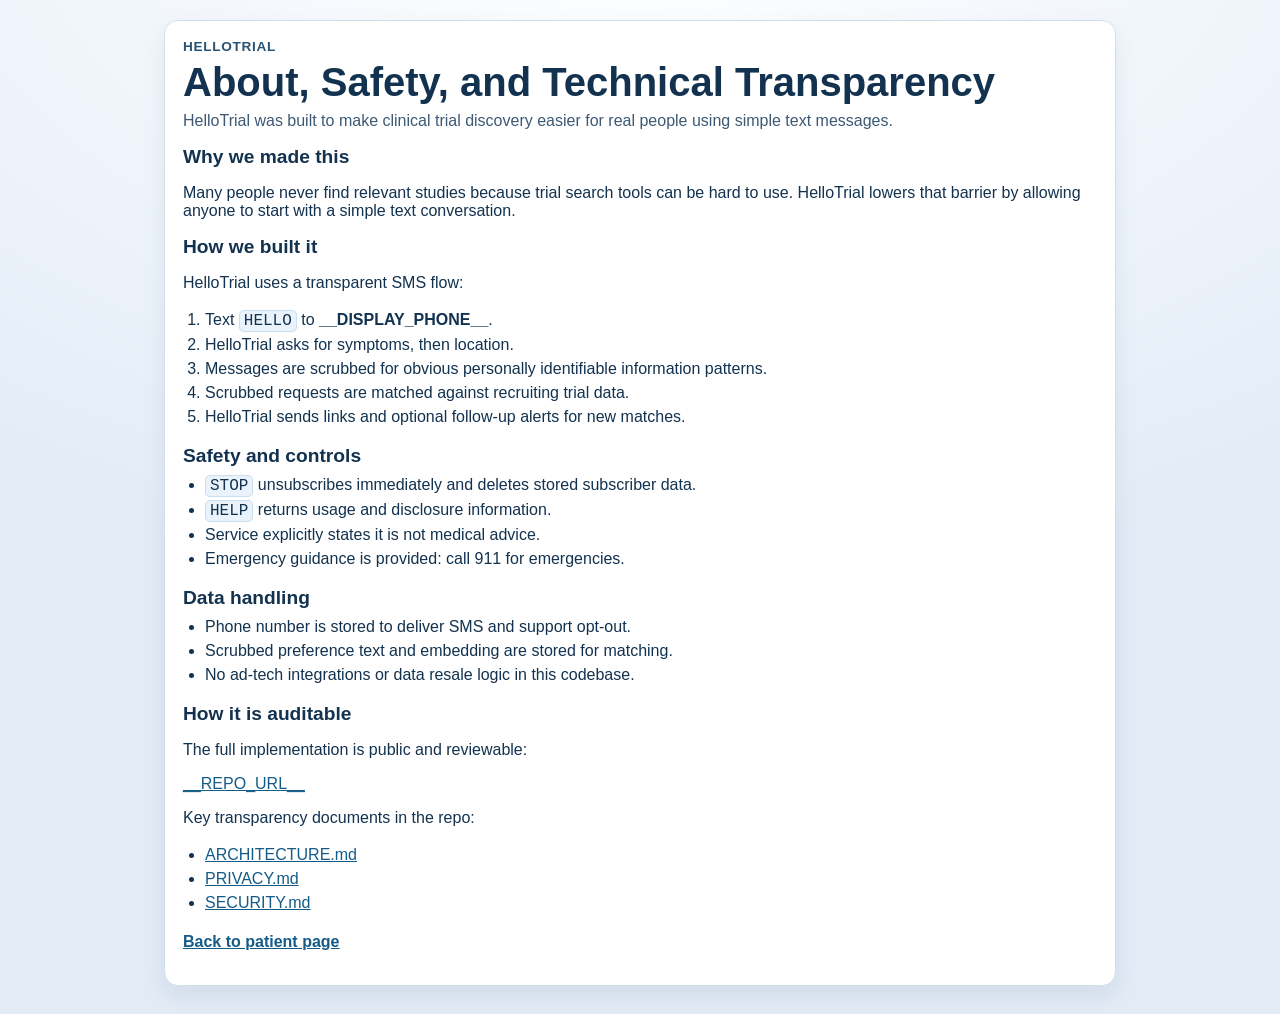
==== static/about.html @ 62876619 "static pages and refactor" ====
<!doctype html>
<html lang="en">
<head>
  <meta charset="utf-8" />
  <meta name="viewport" content="width=device-width,initial-scale=1" />
  <title>About HelloTrial</title>
  <link rel="stylesheet" href="/static/about.css" />
</head>
<body>
  <main class="wrap">
    <article class="card">
      <p class="kicker">HelloTrial</p>
      <h1>About, Safety, and Technical Transparency</h1>
      <p class="lead">HelloTrial was built to make clinical trial discovery easier for real people using simple text messages.</p>

      <section>
        <h2>Why we made this</h2>
        <p>Many people never find relevant studies because trial search tools can be hard to use. HelloTrial lowers that barrier by allowing anyone to start with a simple text conversation.</p>
      </section>

      <section>
        <h2>How we built it</h2>
        <p>HelloTrial uses a transparent SMS flow:</p>
        <ol>
          <li>Text <code>HELLO</code> to <strong>__DISPLAY_PHONE__</strong>.</li>
          <li>HelloTrial asks for symptoms, then location.</li>
          <li>Messages are scrubbed for obvious personally identifiable information patterns.</li>
          <li>Scrubbed requests are matched against recruiting trial data.</li>
          <li>HelloTrial sends links and optional follow-up alerts for new matches.</li>
        </ol>
      </section>

      <section>
        <h2>Safety and controls</h2>
        <ul>
          <li><code>STOP</code> unsubscribes immediately and deletes stored subscriber data.</li>
          <li><code>HELP</code> returns usage and disclosure information.</li>
          <li>Service explicitly states it is not medical advice.</li>
          <li>Emergency guidance is provided: call 911 for emergencies.</li>
        </ul>
      </section>

      <section>
        <h2>Data handling</h2>
        <ul>
          <li>Phone number is stored to deliver SMS and support opt-out.</li>
          <li>Scrubbed preference text and embedding are stored for matching.</li>
          <li>No ad-tech integrations or data resale logic in this codebase.</li>
        </ul>
      </section>

      <section>
        <h2>How it is auditable</h2>
        <p>The full implementation is public and reviewable:</p>
        <p><a href="__REPO_URL__" target="_blank" rel="noopener noreferrer">__REPO_URL__</a></p>
        <p>Key transparency documents in the repo:</p>
        <ul>
          <li><a href="__REPO_URL__/blob/main/ARCHITECTURE.md" target="_blank" rel="noopener noreferrer">ARCHITECTURE.md</a></li>
          <li><a href="__REPO_URL__/blob/main/PRIVACY.md" target="_blank" rel="noopener noreferrer">PRIVACY.md</a></li>
          <li><a href="__REPO_URL__/blob/main/SECURITY.md" target="_blank" rel="noopener noreferrer">SECURITY.md</a></li>
        </ul>
      </section>

      <p class="back"><a href="/">Back to patient page</a></p>
    </article>
  </main>
</body>
</html>
---- static/about.css ----
:root {
  --bg: #eef4fb;
  --paper: #ffffff;
  --ink: #12324f;
  --muted: #3d5974;
  --line: #d2e0ec;
  --link: #145b88;
}

* { box-sizing: border-box; }

body {
  margin: 0;
  font-family: "Source Sans Pro", "Segoe UI", "Helvetica Neue", sans-serif;
  color: var(--ink);
  background: radial-gradient(1200px 700px at 50% -10%, #fff 0, var(--bg) 58%, #e2ebf6 100%);
}

.wrap {
  max-width: 980px;
  margin: 0 auto;
  padding: 20px 14px 28px;
}

.card {
  background: var(--paper);
  border: 1px solid var(--line);
  border-radius: 14px;
  box-shadow: 0 10px 24px rgba(16, 45, 75, 0.08);
  padding: 18px;
}

.kicker {
  margin: 0;
  color: #285375;
  font-size: 0.85rem;
  font-weight: 700;
  text-transform: uppercase;
  letter-spacing: 0.05em;
}

h1 {
  margin: 6px 0 8px;
  font-size: clamp(1.6rem, 3.8vw, 2.5rem);
  line-height: 1.1;
}

.lead {
  margin: 0 0 14px;
  color: var(--muted);
}

h2 {
  margin: 16px 0 6px;
  font-size: 1.2rem;
}

ol, ul {
  margin: 0;
  padding-left: 22px;
  line-height: 1.5;
}

a {
  color: var(--link);
}

.back {
  margin-top: 18px;
  font-weight: 700;
}

code {
  font-family: ui-monospace, SFMono-Regular, Menlo, Monaco, Consolas, "Liberation Mono", "Courier New", monospace;
  background: #eaf3fc;
  border: 1px solid #c9dff2;
  border-radius: 5px;
  padding: 1px 4px;
}
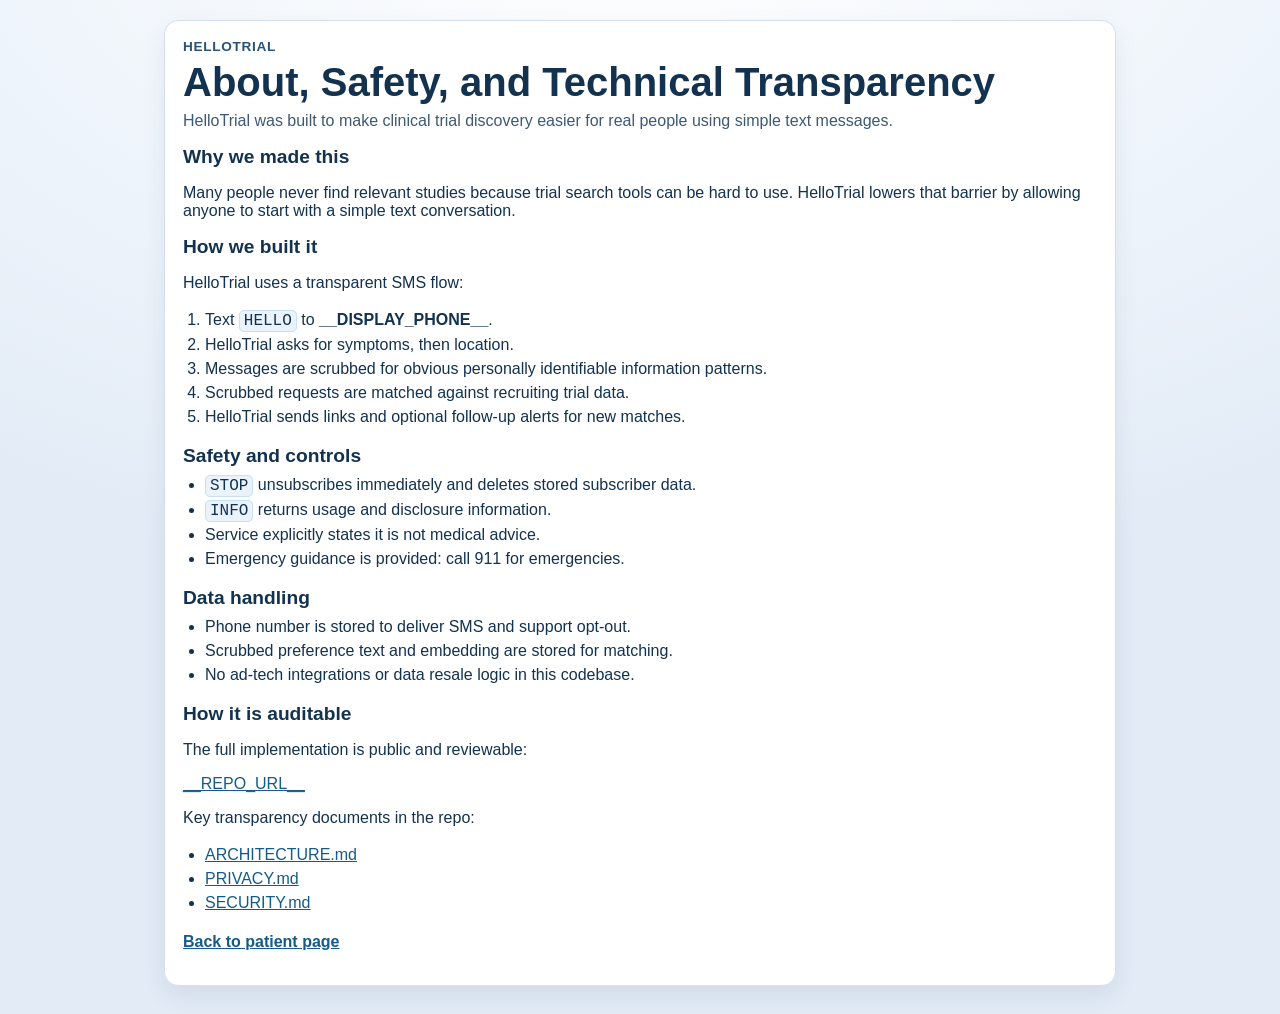
==== commit c1be375c: "Use INFO keyword for support messaging" ====
--- a/static/about.html
+++ b/static/about.html
@@ -34,7 +34,7 @@
         <h2>Safety and controls</h2>
         <ul>
           <li><code>STOP</code> unsubscribes immediately and deletes stored subscriber data.</li>
-          <li><code>HELP</code> returns usage and disclosure information.</li>
+          <li><code>INFO</code> returns usage and disclosure information.</li>
           <li>Service explicitly states it is not medical advice.</li>
           <li>Emergency guidance is provided: call 911 for emergencies.</li>
         </ul>
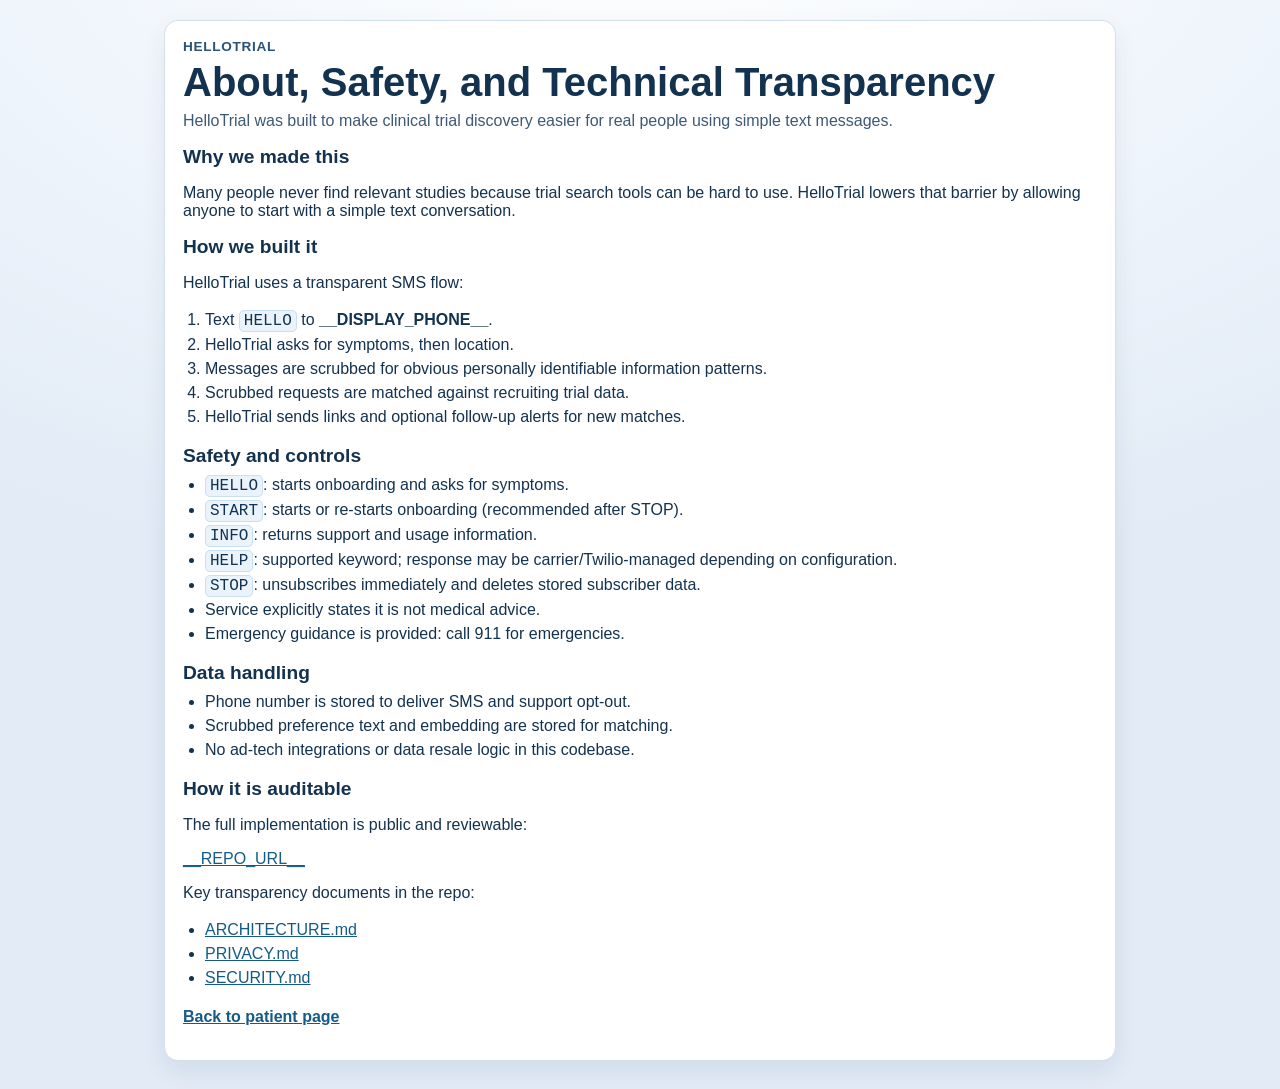
==== commit 0c49949e: "Clarify command behavior on about page and simplify patient command copy" ====
--- a/static/about.html
+++ b/static/about.html
@@ -33,8 +33,11 @@
       <section>
         <h2>Safety and controls</h2>
         <ul>
-          <li><code>STOP</code> unsubscribes immediately and deletes stored subscriber data.</li>
-          <li><code>INFO</code> returns usage and disclosure information.</li>
+          <li><code>HELLO</code>: starts onboarding and asks for symptoms.</li>
+          <li><code>START</code>: starts or re-starts onboarding (recommended after STOP).</li>
+          <li><code>INFO</code>: returns support and usage information.</li>
+          <li><code>HELP</code>: supported keyword; response may be carrier/Twilio-managed depending on configuration.</li>
+          <li><code>STOP</code>: unsubscribes immediately and deletes stored subscriber data.</li>
           <li>Service explicitly states it is not medical advice.</li>
           <li>Emergency guidance is provided: call 911 for emergencies.</li>
         </ul>
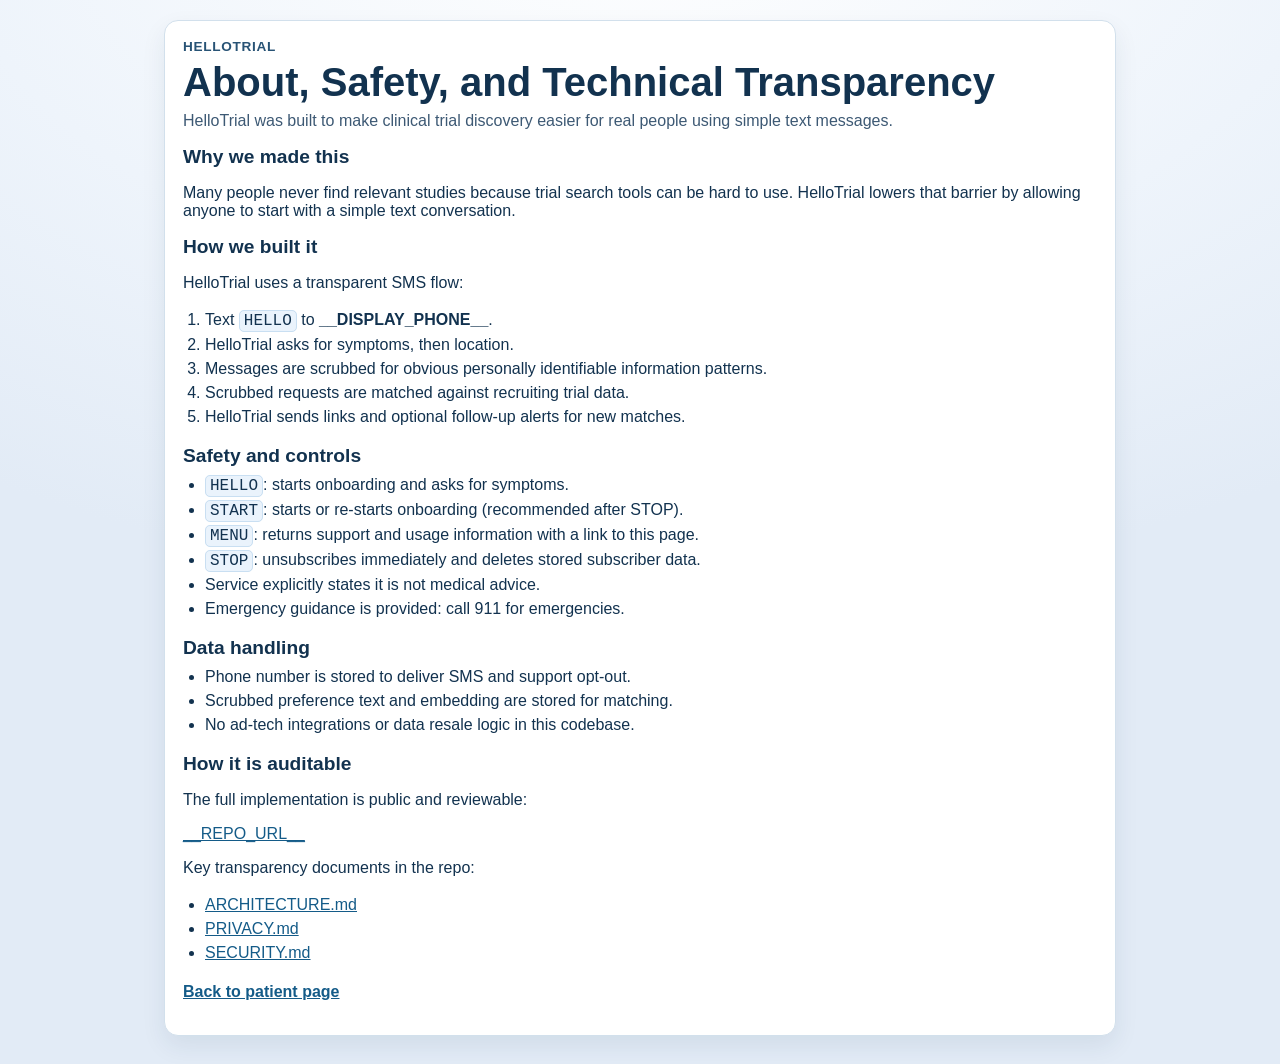
==== commit f3db4c4c: "copy and MENU keyword" ====
--- a/static/about.html
+++ b/static/about.html
@@ -35,8 +35,7 @@
         <ul>
           <li><code>HELLO</code>: starts onboarding and asks for symptoms.</li>
           <li><code>START</code>: starts or re-starts onboarding (recommended after STOP).</li>
-          <li><code>INFO</code>: returns support and usage information.</li>
-          <li><code>HELP</code>: supported keyword; response may be carrier/Twilio-managed depending on configuration.</li>
+          <li><code>MENU</code>: returns support and usage information with a link to this page.</li>
           <li><code>STOP</code>: unsubscribes immediately and deletes stored subscriber data.</li>
           <li>Service explicitly states it is not medical advice.</li>
           <li>Emergency guidance is provided: call 911 for emergencies.</li>
